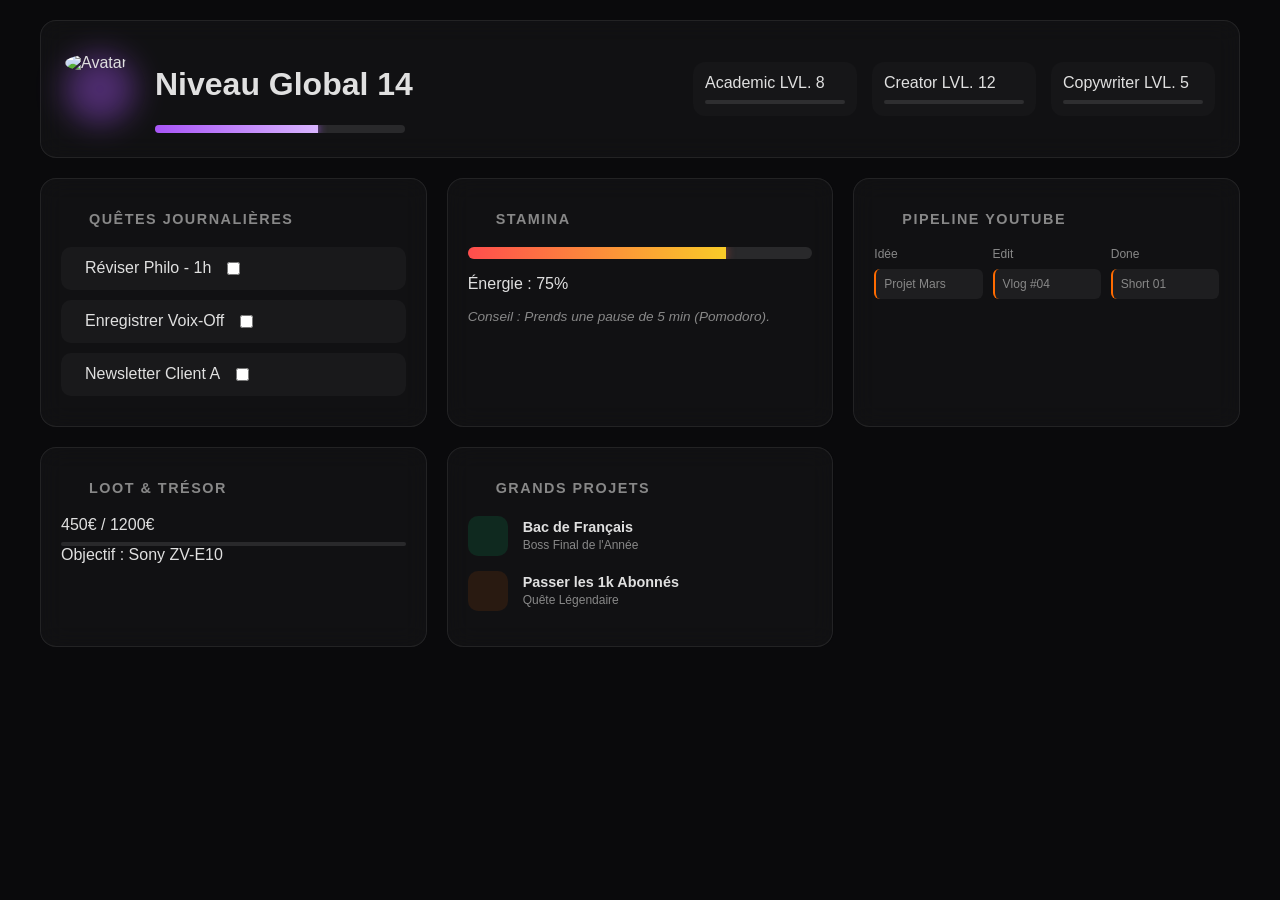
==== index.html @ 5712baab "V1.1" ====
<!DOCTYPE html>
<html lang="fr">
<head>
    <meta charset="UTF-8">
    <meta name="viewport" content="width=device-width, initial-scale=1.0">
    <title>Life RPG - Cyber Productivity</title>
    <link rel="stylesheet" href="style.css">
    <script src="https://unpkg.com/lucide@latest"></script>
</head>
<body>

    <div class="app-container">
        <!-- HEADER : PROFIL MULTI-CLASSE -->
        <header class="profile-header glass">
            <div class="profile-main">
                <div class="avatar-container">
                    <div class="avatar-glow"></div>
                    <img src="https://api.dicebear.com/7.x/avataaars/svg?seed=Felix" alt="Avatar" class="avatar">
                </div>
                <div class="profile-info">
                    <h1>Niveau Global <span id="global-lvl">14</span></h1>
                    <div class="xp-bar-container">
                        <div class="xp-bar-fill" style="width: 65%;"></div>
                    </div>
                </div>
            </div>
            
            <div class="sub-classes">
                <div class="class-card academic">
                    <i data-lucide="graduation-cap"></i>
                    <span>Academic LVL. 8</span>
                    <div class="mini-bar"><div class="fill" style="width: 40%"></div></div>
                </div>
                <div class="class-card creator">
                    <i data-lucide="youtube"></i>
                    <span>Creator LVL. 12</span>
                    <div class="mini-bar"><div class="fill" style="width: 85%"></div></div>
                </div>
                <div class="class-card copywriter">
                    <i data-lucide="pen-tool"></i>
                    <span>Copywriter LVL. 5</span>
                    <div class="mini-bar"><div class="fill" style="width: 20%"></div></div>
                </div>
            </div>
        </header>

        <main class="dashboard-grid">
            
            <!-- QUÊTES JOURNALIÈRES -->
            <section class="card glass section-quests">
                <h2><i data-lucide="swords"></i> Quêtes Journalières</h2>
                <div class="quest-list">
                    <div class="quest-item academic">
                        <i data-lucide="briefcase"></i>
                        <span>Réviser Philo - 1h</span>
                        <input type="checkbox">
                    </div>
                    <div class="quest-item creator">
                        <i data-lucide="mic"></i>
                        <span>Enregistrer Voix-Off</span>
                        <input type="checkbox">
                    </div>
                    <div class="quest-item copywriter">
                        <i data-lucide="feather"></i>
                        <span>Newsletter Client A</span>
                        <input type="checkbox">
                    </div>
                </div>
            </section>

            <!-- STAMINA SYSTEM -->
            <section class="card glass section-stamina">
                <h2><i data-lucide="zap"></i> Stamina</h2>
                <div class="stamina-gauge">
                    <div class="stamina-fill" id="stamina-fill"></div>
                </div>
                <p id="stamina-text">Énergie : 75%</p>
                <p class="stamina-tip">Conseil : Prends une pause de 5 min (Pomodoro).</p>
            </section>

            <!-- KANBAN PIPELINE -->
            <section class="card glass section-pipeline">
                <h2><i data-lucide="layout"></i> Pipeline YouTube</h2>
                <div class="kanban">
                    <div class="kanban-col">
                        <span>Idée</span>
                        <div class="kanban-task">Projet Mars</div>
                    </div>
                    <div class="kanban-col">
                        <span>Edit</span>
                        <div class="kanban-task">Vlog #04</div>
                    </div>
                    <div class="kanban-col">
                        <span>Done</span>
                        <div class="kanban-task">Short 01</div>
                    </div>
                </div>
            </section>

            <!-- FINANCES & LOOT -->
            <section class="card glass section-loot">
                <h2><i data-lucide="coins"></i> Loot & Trésor</h2>
                <div class="income-tracker">
                    <span class="amount">450€ / 1200€</span>
                    <div class="mini-bar"><div class="fill" style="width: 38%"></div></div>
                </div>
                <div class="goal-item">
                    <i data-lucide="camera"></i>
                    <span>Objectif : Sony ZV-E10</span>
                </div>
            </section>

            <!-- MILESTONES (BOSSES) -->
            <section class="card glass section-milestones">
                <h2><i data-lucide="trophy"></i> Grands Projets</h2>
                <div class="milestone-item">
                    <div class="milestone-icon green"><i data-lucide="target"></i></div>
                    <div class="milestone-info">
                        <strong>Bac de Français</strong>
                        <span>Boss Final de l'Année</span>
                    </div>
                </div>
                <div class="milestone-item">
                    <div class="milestone-icon orange"><i data-lucide="users"></i></div>
                    <div class="milestone-info">
                        <strong>Passer les 1k Abonnés</strong>
                        <span>Quête Légendaire</span>
                    </div>
                </div>
            </section>

        </main>
    </div>

    <script src="script.js"></script>
</body>
</html>
---- style.css ----
:root {
    --bg-color: #0a0a0c;
    --glass-bg: rgba(255, 255, 255, 0.03);
    --glass-border: rgba(255, 255, 255, 0.08);
    --text-main: #e0e0e0;
    --text-dim: #888;
    
    --yt-orange: #ff6b00;
    --copy-blue: #00d2ff;
    --lycee-green: #00ff88;
    --xp-purple: #a855f7;
}

body {
    background-color: var(--bg-color);
    color: var(--text-main);
    font-family: 'Inter', -apple-system, sans-serif;
    margin: 0;
    padding: 20px;
    display: flex;
    justify-content: center;
}

.app-container {
    width: 100%;
    max-width: 1200px;
}

.glass {
    background: var(--glass-bg);
    backdrop-filter: blur(12px);
    border: 1px solid var(--glass-border);
    border-radius: 16px;
}

/* HEADER STYLE */
.profile-header {
    padding: 24px;
    margin-bottom: 20px;
    display: flex;
    justify-content: space-between;
    align-items: center;
    flex-wrap: wrap;
    gap: 20px;
}

.profile-main {
    display: flex;
    align-items: center;
    gap: 20px;
}

.avatar-container {
    position: relative;
    width: 70px;
    height: 70px;
}

.avatar {
    width: 100%;
    border-radius: 50%;
    z-index: 2;
    position: relative;
}

.avatar-glow {
    position: absolute;
    top: 0; left: 0; width: 100%; height: 100%;
    background: var(--xp-purple);
    filter: blur(15px);
    opacity: 0.4;
    border-radius: 50%;
}

.xp-bar-container {
    width: 250px;
    height: 8px;
    background: rgba(255,255,255,0.1);
    border-radius: 10px;
    overflow: hidden;
    margin-top: 8px;
}

.xp-bar-fill {
    height: 100%;
    background: linear-gradient(90deg, var(--xp-purple), #d8b4fe);
    box-shadow: 0 0 10px var(--xp-purple);
}

.sub-classes {
    display: flex;
    gap: 15px;
}

.class-card {
    padding: 12px;
    border-radius: 12px;
    background: rgba(255,255,255,0.02);
    min-width: 140px;
}

.class-card i { margin-bottom: 8px; width: 18px; }
.academic i { color: var(--lycee-green); }
.creator i { color: var(--yt-orange); }
.copywriter i { color: var(--copy-blue); }

.mini-bar {
    height: 4px;
    background: rgba(255,255,255,0.1);
    margin-top: 8px;
    border-radius: 2px;
}

.academic .fill { background: var(--lycee-green); }
.creator .fill { background: var(--yt-orange); }
.copywriter .fill { background: var(--copy-blue); }

/* GRID LAYOUT */
.dashboard-grid {
    display: grid;
    grid-template-columns: repeat(auto-fit, minmax(300px, 1fr));
    gap: 20px;
}

.card {
    padding: 20px;
}

h2 {
    font-size: 0.9rem;
    text-transform: uppercase;
    letter-spacing: 1.5px;
    color: var(--text-dim);
    margin-bottom: 20px;
    display: flex;
    align-items: center;
    gap: 10px;
}

h2 i { width: 18px; }

/* QUESTS */
.quest-item {
    display: flex;
    align-items: center;
    gap: 12px;
    padding: 12px;
    background: rgba(255,255,255,0.03);
    border-radius: 10px;
    margin-bottom: 10px;
    transition: 0.3s;
}

.quest-item:hover { background: rgba(255,255,255,0.06); }

/* STAMINA */
.stamina-gauge {
    height: 12px;
    background: rgba(255,255,255,0.1);
    border-radius: 20px;
    margin-bottom: 10px;
    overflow: hidden;
}

.stamina-fill {
    height: 100%;
    width: 75%;
    background: linear-gradient(90deg, #ff4d4d, #f9cb28);
    box-shadow: 0 0 10px rgba(255, 77, 77, 0.5);
}

.stamina-tip { font-size: 0.85rem; color: var(--text-dim); font-style: italic; }

/* KANBAN */
.kanban {
    display: flex;
    gap: 10px;
}

.kanban-col {
    flex: 1;
    font-size: 0.75rem;
    color: var(--text-dim);
}

.kanban-task {
    background: rgba(255,255,255,0.05);
    padding: 8px;
    border-radius: 6px;
    margin-top: 8px;
    border-left: 2px solid var(--yt-orange);
}

/* MILESTONES */
.milestone-item {
    display: flex;
    align-items: center;
    gap: 15px;
    margin-bottom: 15px;
}

.milestone-icon {
    width: 40px;
    height: 40px;
    border-radius: 10px;
    display: grid;
    place-items: center;
}

.milestone-icon.green { background: rgba(0, 255, 136, 0.1); color: var(--lycee-green); }
.milestone-icon.orange { background: rgba(255, 107, 0, 0.1); color: var(--yt-orange); }

.milestone-info strong { display: block; font-size: 0.9rem; }
.milestone-info span { font-size: 0.75rem; color: var(--text-dim); }
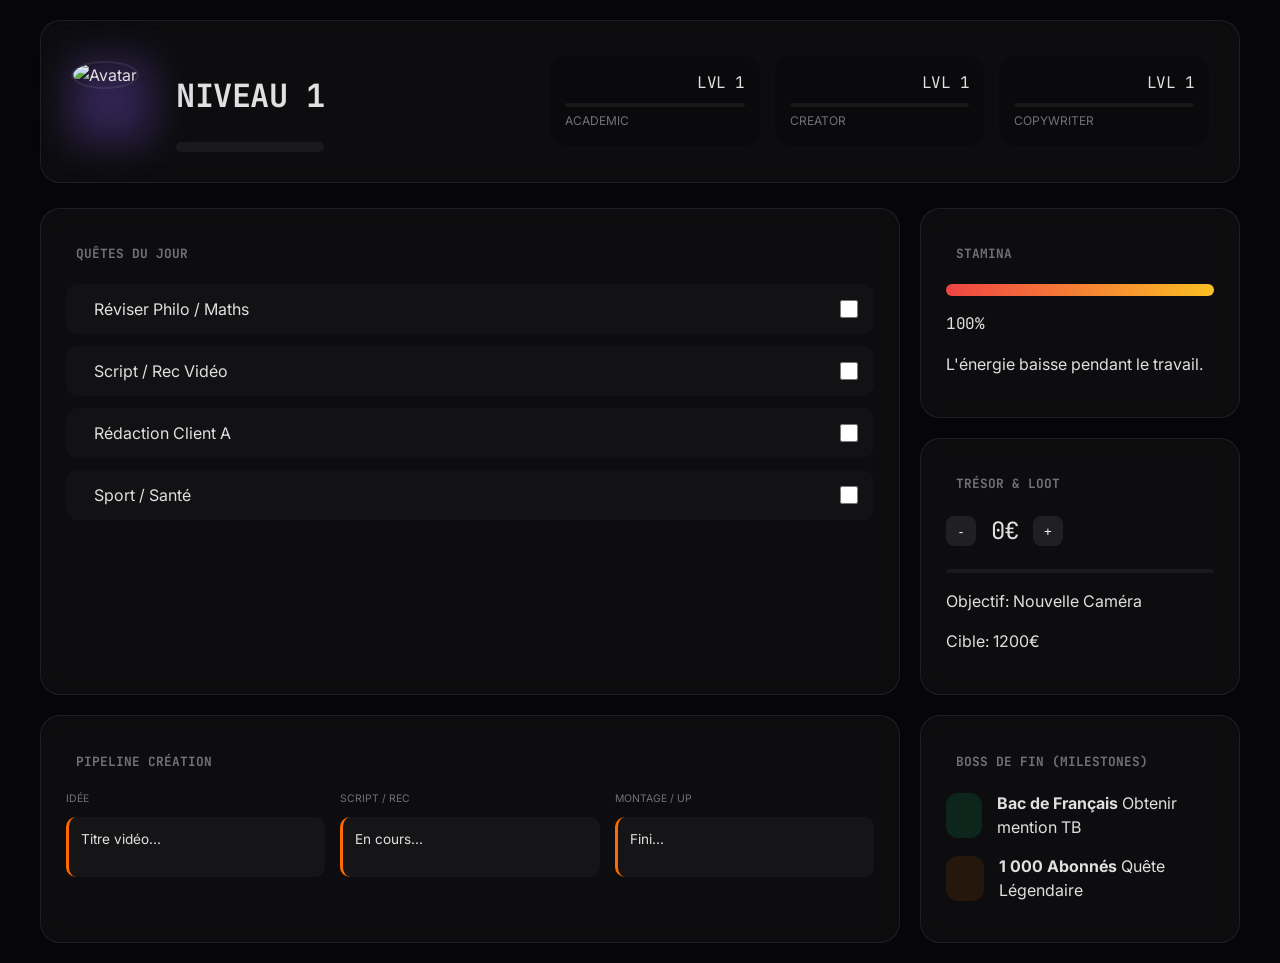
==== commit 7d353f0f: "V1.2" ====
--- a/index.html
+++ b/index.html
@@ -3,7 +3,10 @@
 <head>
     <meta charset="UTF-8">
     <meta name="viewport" content="width=device-width, initial-scale=1.0">
-    <title>Life RPG - Cyber Productivity</title>
+    <title>Life RPG | Pro Dashboard</title>
+    <link rel="preconnect" href="https://fonts.googleapis.com">
+    <link rel="preconnect" href="https://fonts.gstatic.com" crossorigin>
+    <link href="https://fonts.googleapis.com/css2?family=Inter:wght@300;400;600&family=JetBrains+Mono:wght@500;700&display=swap" rel="stylesheet">
     <link rel="stylesheet" href="style.css">
     <script src="https://unpkg.com/lucide@latest"></script>
 </head>
@@ -18,28 +21,37 @@
                     <img src="https://api.dicebear.com/7.x/avataaars/svg?seed=Felix" alt="Avatar" class="avatar">
                 </div>
                 <div class="profile-info">
-                    <h1>Niveau Global <span id="global-lvl">14</span></h1>
-                    <div class="xp-bar-container">
-                        <div class="xp-bar-fill" style="width: 65%;"></div>
+                    <h1 class="tech-font">NIVEAU <span id="global-lvl">1</span></h1>
+                    <div class="xp-bar-container main-xp">
+                        <div id="global-xp-fill" class="xp-bar-fill"></div>
                     </div>
                 </div>
             </div>
             
             <div class="sub-classes">
                 <div class="class-card academic">
-                    <i data-lucide="graduation-cap"></i>
-                    <span>Academic LVL. 8</span>
-                    <div class="mini-bar"><div class="fill" style="width: 40%"></div></div>
+                    <div class="class-header">
+                        <i data-lucide="graduation-cap"></i>
+                        <span class="tech-font">LVL <span id="lvl-academic">1</span></span>
+                    </div>
+                    <div class="mini-bar"><div id="xp-academic" class="fill"></div></div>
+                    <span class="class-label">Academic</span>
                 </div>
                 <div class="class-card creator">
-                    <i data-lucide="youtube"></i>
-                    <span>Creator LVL. 12</span>
-                    <div class="mini-bar"><div class="fill" style="width: 85%"></div></div>
+                    <div class="class-header">
+                        <i data-lucide="youtube"></i>
+                        <span class="tech-font">LVL <span id="lvl-creator">1</span></span>
+                    </div>
+                    <div class="mini-bar"><div id="xp-creator" class="fill"></div></div>
+                    <span class="class-label">Creator</span>
                 </div>
                 <div class="class-card copywriter">
-                    <i data-lucide="pen-tool"></i>
-                    <span>Copywriter LVL. 5</span>
-                    <div class="mini-bar"><div class="fill" style="width: 20%"></div></div>
+                    <div class="class-header">
+                        <i data-lucide="pen-tool"></i>
+                        <span class="tech-font">LVL <span id="lvl-copywriter">1</span></span>
+                    </div>
+                    <div class="mini-bar"><div id="xp-copywriter" class="fill"></div></div>
+                    <span class="class-label">Copywriter</span>
                 </div>
             </div>
         </header>
@@ -48,83 +60,72 @@
             
             <!-- QUÊTES JOURNALIÈRES -->
             <section class="card glass section-quests">
-                <h2><i data-lucide="swords"></i> Quêtes Journalières</h2>
-                <div class="quest-list">
-                    <div class="quest-item academic">
-                        <i data-lucide="briefcase"></i>
-                        <span>Réviser Philo - 1h</span>
-                        <input type="checkbox">
+                <h2><i data-lucide="swords"></i> QUÊTES DU JOUR</h2>
+                <div id="quest-list" class="quest-list">
+                    <!-- Les quêtes sont générées par le JS pour assurer la persistance -->
+                </div>
+            </section>
+
+            <!-- STAMINA & STATS -->
+            <div class="side-col">
+                <section class="card glass section-stamina">
+                    <h2><i data-lucide="zap"></i> STAMINA</h2>
+                    <div class="stamina-gauge">
+                        <div class="stamina-fill" id="stamina-fill"></div>
                     </div>
-                    <div class="quest-item creator">
-                        <i data-lucide="mic"></i>
-                        <span>Enregistrer Voix-Off</span>
-                        <input type="checkbox">
+                    <p id="stamina-text" class="tech-font">100%</p>
+                    <p class="stamina-tip">L'énergie baisse pendant le travail.</p>
+                </section>
+
+                <section class="card glass section-loot">
+                    <h2><i data-lucide="coins"></i> TRÉSOR & LOOT</h2>
+                    <div class="income-controls">
+                        <button onclick="changeMoney(-10)">-</button>
+                        <span id="current-money" class="tech-font">0€</span>
+                        <button onclick="changeMoney(10)">+</button>
                     </div>
-                    <div class="quest-item copywriter">
-                        <i data-lucide="feather"></i>
-                        <span>Newsletter Client A</span>
-                        <input type="checkbox">
+                    <div class="goal-progress">
+                        <div class="mini-bar"><div id="money-fill" class="fill"></div></div>
+                        <p class="goal-label">Objectif: <span contenteditable="true" id="goal-name">Nouvelle Caméra</span></p>
+                        <p class="goal-target">Cible: <span contenteditable="true" id="goal-price">1200</span>€</p>
+                    </div>
+                </section>
+            </div>
+
+            <!-- PIPELINE YOUTUBE -->
+            <section class="card glass section-pipeline">
+                <h2><i data-lucide="layout"></i> PIPELINE CRÉATION</h2>
+                <div class="kanban">
+                    <div class="kanban-col">
+                        <span class="col-title">IDÉE</span>
+                        <div contenteditable="true" class="kanban-task" id="pipe-idea">Titre vidéo...</div>
+                    </div>
+                    <div class="kanban-col">
+                        <span class="col-title">SCRIPT / REC</span>
+                        <div contenteditable="true" class="kanban-task" id="pipe-script">En cours...</div>
+                    </div>
+                    <div class="kanban-col">
+                        <span class="col-title">MONTAGE / UP</span>
+                        <div contenteditable="true" class="kanban-task" id="pipe-upload">Fini...</div>
                     </div>
                 </div>
             </section>
 
-            <!-- STAMINA SYSTEM -->
-            <section class="card glass section-stamina">
-                <h2><i data-lucide="zap"></i> Stamina</h2>
-                <div class="stamina-gauge">
-                    <div class="stamina-fill" id="stamina-fill"></div>
-                </div>
-                <p id="stamina-text">Énergie : 75%</p>
-                <p class="stamina-tip">Conseil : Prends une pause de 5 min (Pomodoro).</p>
-            </section>
-
-            <!-- KANBAN PIPELINE -->
-            <section class="card glass section-pipeline">
-                <h2><i data-lucide="layout"></i> Pipeline YouTube</h2>
-                <div class="kanban">
-                    <div class="kanban-col">
-                        <span>Idée</span>
-                        <div class="kanban-task">Projet Mars</div>
-                    </div>
-                    <div class="kanban-col">
-                        <span>Edit</span>
-                        <div class="kanban-task">Vlog #04</div>
-                    </div>
-                    <div class="kanban-col">
-                        <span>Done</span>
-                        <div class="kanban-task">Short 01</div>
-                    </div>
-                </div>
-            </section>
-
-            <!-- FINANCES & LOOT -->
-            <section class="card glass section-loot">
-                <h2><i data-lucide="coins"></i> Loot & Trésor</h2>
-                <div class="income-tracker">
-                    <span class="amount">450€ / 1200€</span>
-                    <div class="mini-bar"><div class="fill" style="width: 38%"></div></div>
-                </div>
-                <div class="goal-item">
-                    <i data-lucide="camera"></i>
-                    <span>Objectif : Sony ZV-E10</span>
-                </div>
-            </section>
-
-            <!-- MILESTONES (BOSSES) -->
+            <!-- BOSSES / MILESTONES -->
             <section class="card glass section-milestones">
-                <h2><i data-lucide="trophy"></i> Grands Projets</h2>
+                <h2><i data-lucide="trophy"></i> BOSS DE FIN (MILESTONES)</h2>
                 <div class="milestone-item">
                     <div class="milestone-icon green"><i data-lucide="target"></i></div>
                     <div class="milestone-info">
-                        <strong>Bac de Français</strong>
-                        <span>Boss Final de l'Année</span>
+                        <strong contenteditable="true" id="ms-1-title">Bac de Français</strong>
+                        <span contenteditable="true" id="ms-1-desc">Obtenir mention TB</span>
                     </div>
                 </div>
                 <div class="milestone-item">
                     <div class="milestone-icon orange"><i data-lucide="users"></i></div>
                     <div class="milestone-info">
-                        <strong>Passer les 1k Abonnés</strong>
-                        <span>Quête Légendaire</span>
+                        <strong contenteditable="true" id="ms-2-title">1 000 Abonnés</strong>
+                        <span contenteditable="true" id="ms-2-desc">Quête Légendaire</span>
                     </div>
                 </div>
             </section>
--- a/style.css
+++ b/style.css
@@ -1,214 +1,135 @@
 :root {
-    --bg-color: #0a0a0c;
+    --bg-color: #060608;
     --glass-bg: rgba(255, 255, 255, 0.03);
     --glass-border: rgba(255, 255, 255, 0.08);
     --text-main: #e0e0e0;
-    --text-dim: #888;
+    --text-dim: #71717a;
     
     --yt-orange: #ff6b00;
     --copy-blue: #00d2ff;
     --lycee-green: #00ff88;
-    --xp-purple: #a855f7;
+    --xp-purple: #8b5cf6;
 }
+
+* { box-sizing: border-box; outline: none; }
 
 body {
     background-color: var(--bg-color);
     color: var(--text-main);
-    font-family: 'Inter', -apple-system, sans-serif;
+    font-family: 'Inter', sans-serif;
     margin: 0;
     padding: 20px;
-    display: flex;
-    justify-content: center;
+    line-height: 1.5;
+}
+
+.tech-font {
+    font-family: 'JetBrains Mono', monospace;
+    letter-spacing: -0.5px;
 }
 
 .app-container {
-    width: 100%;
     max-width: 1200px;
+    margin: 0 auto;
 }
 
 .glass {
     background: var(--glass-bg);
-    backdrop-filter: blur(12px);
+    backdrop-filter: blur(14px);
     border: 1px solid var(--glass-border);
-    border-radius: 16px;
+    border-radius: 20px;
 }
 
-/* HEADER STYLE */
+/* HEADER */
 .profile-header {
-    padding: 24px;
-    margin-bottom: 20px;
-    display: flex;
-    justify-content: space-between;
+    padding: 30px;
+    margin-bottom: 25px;
+    display: grid;
+    grid-template-columns: 1fr 1.5fr;
     align-items: center;
-    flex-wrap: wrap;
-    gap: 20px;
+    gap: 40px;
 }
 
-.profile-main {
-    display: flex;
-    align-items: center;
-    gap: 20px;
-}
+.profile-main { display: flex; align-items: center; gap: 25px; }
 
-.avatar-container {
-    position: relative;
-    width: 70px;
-    height: 70px;
-}
-
-.avatar {
-    width: 100%;
-    border-radius: 50%;
-    z-index: 2;
-    position: relative;
-}
-
+.avatar-container { position: relative; width: 80px; height: 80px; }
+.avatar { width: 100%; border-radius: 50%; border: 2px solid var(--glass-border); position: relative; z-index: 2; }
 .avatar-glow {
-    position: absolute;
-    top: 0; left: 0; width: 100%; height: 100%;
-    background: var(--xp-purple);
-    filter: blur(15px);
-    opacity: 0.4;
-    border-radius: 50%;
+    position: absolute; top: 0; left: 0; width: 100%; height: 100%;
+    background: var(--xp-purple); filter: blur(20px); opacity: 0.3;
 }
 
 .xp-bar-container {
-    width: 250px;
-    height: 8px;
-    background: rgba(255,255,255,0.1);
-    border-radius: 10px;
-    overflow: hidden;
-    margin-top: 8px;
+    width: 100%; height: 10px; background: rgba(255,255,255,0.05);
+    border-radius: 20px; overflow: hidden; margin-top: 10px;
 }
 
 .xp-bar-fill {
-    height: 100%;
-    background: linear-gradient(90deg, var(--xp-purple), #d8b4fe);
-    box-shadow: 0 0 10px var(--xp-purple);
+    height: 100%; background: linear-gradient(90deg, var(--xp-purple), #c084fc);
+    width: 0%; transition: width 0.5s cubic-bezier(0.175, 0.885, 0.32, 1.275);
 }
 
-.sub-classes {
-    display: flex;
-    gap: 15px;
-}
+/* SUB-CLASSES */
+.sub-classes { display: grid; grid-template-columns: repeat(3, 1fr); gap: 15px; }
+.class-card { padding: 15px; background: rgba(0,0,0,0.2); border-radius: 15px; }
+.class-header { display: flex; justify-content: space-between; align-items: center; margin-bottom: 8px; }
+.class-card i { width: 18px; }
+.class-label { font-size: 0.75rem; color: var(--text-dim); text-transform: uppercase; }
 
-.class-card {
-    padding: 12px;
-    border-radius: 12px;
-    background: rgba(255,255,255,0.02);
-    min-width: 140px;
-}
+.academic i, .academic .fill { color: var(--lycee-green); background: var(--lycee-green); }
+.creator i, .creator .fill { color: var(--yt-orange); background: var(--yt-orange); }
+.copywriter i, .copywriter .fill { color: var(--copy-blue); background: var(--copy-blue); }
 
-.class-card i { margin-bottom: 8px; width: 18px; }
-.academic i { color: var(--lycee-green); }
-.creator i { color: var(--yt-orange); }
-.copywriter i { color: var(--copy-blue); }
-
-.mini-bar {
-    height: 4px;
-    background: rgba(255,255,255,0.1);
-    margin-top: 8px;
-    border-radius: 2px;
-}
-
-.academic .fill { background: var(--lycee-green); }
-.creator .fill { background: var(--yt-orange); }
-.copywriter .fill { background: var(--copy-blue); }
+.mini-bar { height: 4px; background: rgba(255,255,255,0.05); border-radius: 2px; overflow: hidden; }
+.fill { height: 100%; width: 0%; transition: width 0.4s; }
 
 /* GRID LAYOUT */
 .dashboard-grid {
     display: grid;
-    grid-template-columns: repeat(auto-fit, minmax(300px, 1fr));
+    grid-template-columns: 1fr 320px;
+    grid-template-rows: auto auto;
     gap: 20px;
 }
 
-.card {
-    padding: 20px;
+.card { padding: 25px; }
+h2 {
+    font-size: 0.8rem; font-family: 'JetBrains Mono';
+    color: var(--text-dim); margin-bottom: 20px;
+    display: flex; align-items: center; gap: 10px;
 }
-
-h2 {
-    font-size: 0.9rem;
-    text-transform: uppercase;
-    letter-spacing: 1.5px;
-    color: var(--text-dim);
-    margin-bottom: 20px;
-    display: flex;
-    align-items: center;
-    gap: 10px;
-}
-
-h2 i { width: 18px; }
 
 /* QUESTS */
 .quest-item {
-    display: flex;
-    align-items: center;
-    gap: 12px;
-    padding: 12px;
-    background: rgba(255,255,255,0.03);
-    border-radius: 10px;
-    margin-bottom: 10px;
-    transition: 0.3s;
+    display: flex; align-items: center; gap: 15px;
+    padding: 12px; background: rgba(255,255,255,0.02);
+    border-radius: 12px; margin-bottom: 12px; border: 1px solid transparent;
 }
+.quest-item:hover { border-color: var(--glass-border); background: rgba(255,255,255,0.04); }
+.quest-item input { width: 18px; height: 18px; accent-color: var(--xp-purple); cursor: pointer; }
 
-.quest-item:hover { background: rgba(255,255,255,0.06); }
+/* STAMINA & LOOT */
+.side-col { display: flex; flex-direction: column; gap: 20px; }
+.stamina-gauge { height: 12px; background: rgba(255,255,255,0.05); border-radius: 10px; overflow: hidden; margin-bottom: 5px; }
+.stamina-fill { height: 100%; width: 100%; background: linear-gradient(90deg, #ef4444, #fbbf24); transition: 0.3s; }
 
-/* STAMINA */
-.stamina-gauge {
-    height: 12px;
-    background: rgba(255,255,255,0.1);
-    border-radius: 20px;
-    margin-bottom: 10px;
-    overflow: hidden;
+.income-controls { display: flex; align-items: center; gap: 15px; margin-bottom: 20px; }
+.income-controls button {
+    background: var(--glass-border); border: none; color: white;
+    width: 30px; height: 30px; border-radius: 8px; cursor: pointer;
 }
-
-.stamina-fill {
-    height: 100%;
-    width: 75%;
-    background: linear-gradient(90deg, #ff4d4d, #f9cb28);
-    box-shadow: 0 0 10px rgba(255, 77, 77, 0.5);
-}
-
-.stamina-tip { font-size: 0.85rem; color: var(--text-dim); font-style: italic; }
+.income-controls span { font-size: 1.5rem; }
 
 /* KANBAN */
-.kanban {
-    display: flex;
-    gap: 10px;
-}
-
-.kanban-col {
-    flex: 1;
-    font-size: 0.75rem;
-    color: var(--text-dim);
-}
-
+.kanban { display: grid; grid-template-columns: repeat(3, 1fr); gap: 15px; }
+.col-title { font-size: 0.65rem; color: var(--text-dim); display: block; margin-bottom: 10px; }
 .kanban-task {
-    background: rgba(255,255,255,0.05);
-    padding: 8px;
-    border-radius: 6px;
-    margin-top: 8px;
-    border-left: 2px solid var(--yt-orange);
+    background: rgba(255,255,255,0.03); padding: 12px; border-radius: 10px;
+    font-size: 0.85rem; border-left: 3px solid var(--yt-orange); min-height: 60px;
 }
 
 /* MILESTONES */
-.milestone-item {
-    display: flex;
-    align-items: center;
-    gap: 15px;
-    margin-bottom: 15px;
-}
-
-.milestone-icon {
-    width: 40px;
-    height: 40px;
-    border-radius: 10px;
-    display: grid;
-    place-items: center;
-}
-
+.milestone-item { display: flex; align-items: center; gap: 15px; margin-bottom: 15px; }
+.milestone-icon { width: 45px; height: 45px; border-radius: 12px; display: grid; place-items: center; }
 .milestone-icon.green { background: rgba(0, 255, 136, 0.1); color: var(--lycee-green); }
 .milestone-icon.orange { background: rgba(255, 107, 0, 0.1); color: var(--yt-orange); }
 
-.milestone-info strong { display: block; font-size: 0.9rem; }
-.milestone-info span { font-size: 0.75rem; color: var(--text-dim); }+[contenteditable="true"]:hover { background: rgba(255,255,255,0.05); border-radius: 4px; }
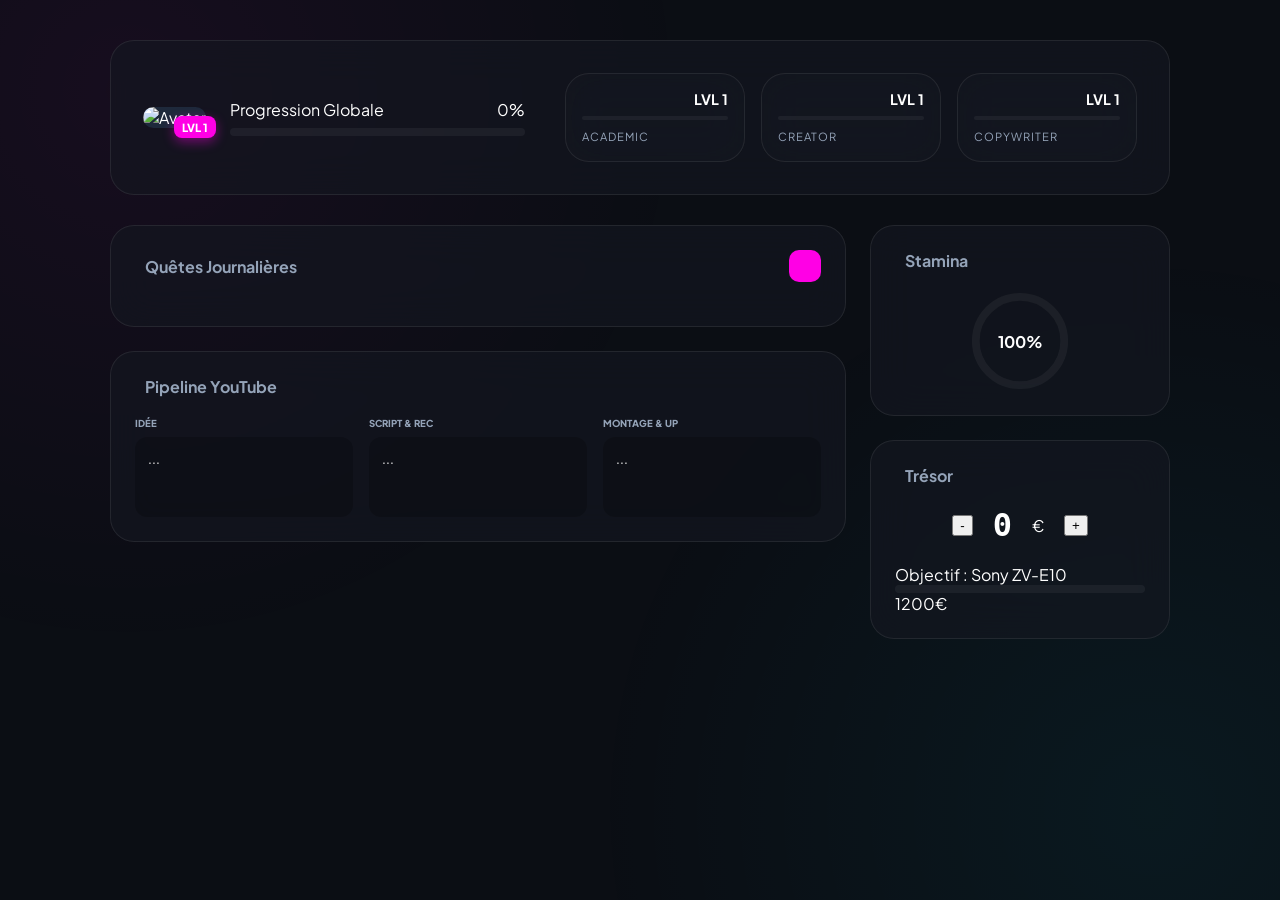
==== commit 051c21ed: "V1.2" ====
--- a/index.html
+++ b/index.html
@@ -3,133 +3,137 @@
 <head>
     <meta charset="UTF-8">
     <meta name="viewport" content="width=device-width, initial-scale=1.0">
-    <title>Life RPG | Pro Dashboard</title>
-    <link rel="preconnect" href="https://fonts.googleapis.com">
-    <link rel="preconnect" href="https://fonts.gstatic.com" crossorigin>
-    <link href="https://fonts.googleapis.com/css2?family=Inter:wght@300;400;600&family=JetBrains+Mono:wght@500;700&display=swap" rel="stylesheet">
+    <title>Life RPG | Paradigm</title>
+    <link href="https://fonts.googleapis.com/css2?family=Plus+Jakarta+Sans:wght@300;400;500;600;700&display=swap" rel="stylesheet">
     <link rel="stylesheet" href="style.css">
     <script src="https://unpkg.com/lucide@latest"></script>
 </head>
 <body>
 
-    <div class="app-container">
-        <!-- HEADER : PROFIL MULTI-CLASSE -->
-        <header class="profile-header glass">
-            <div class="profile-main">
-                <div class="avatar-container">
-                    <div class="avatar-glow"></div>
-                    <img src="https://api.dicebear.com/7.x/avataaars/svg?seed=Felix" alt="Avatar" class="avatar">
+    <div class="glow-bg"></div>
+
+    <div class="app-shell">
+        <!-- HEADER GLOBAL -->
+        <header class="main-header glass">
+            <div class="user-profile">
+                <div class="avatar-wrapper">
+                    <img src="https://api.dicebear.com/7.x/shapes/svg?seed=Felix" alt="Avatar">
+                    <div class="lvl-badge">LVL <span id="global-lvl">1</span></div>
                 </div>
-                <div class="profile-info">
-                    <h1 class="tech-font">NIVEAU <span id="global-lvl">1</span></h1>
-                    <div class="xp-bar-container main-xp">
-                        <div id="global-xp-fill" class="xp-bar-fill"></div>
+                <div class="xp-core">
+                    <div class="xp-info">
+                        <span class="label uppercase bold tracking">Progression Globale</span>
+                        <span id="global-xp-text" class="value tech">0%</span>
+                    </div>
+                    <div class="progress-track">
+                        <div id="global-xp-bar" class="progress-fill accent-pink"></div>
                     </div>
                 </div>
             </div>
-            
-            <div class="sub-classes">
-                <div class="class-card academic">
-                    <div class="class-header">
-                        <i data-lucide="graduation-cap"></i>
-                        <span class="tech-font">LVL <span id="lvl-academic">1</span></span>
+
+            <div class="sub-levels">
+                <div class="sub-card glass" data-cat="academic">
+                    <div class="sub-card-header">
+                        <i data-lucide="graduation-cap" class="cyan"></i>
+                        <span id="lvl-academic">LVL 1</span>
                     </div>
-                    <div class="mini-bar"><div id="xp-academic" class="fill"></div></div>
-                    <span class="class-label">Academic</span>
+                    <div class="mini-track"><div id="xp-academic" class="fill accent-cyan"></div></div>
+                    <label>Academic</label>
                 </div>
-                <div class="class-card creator">
-                    <div class="class-header">
-                        <i data-lucide="youtube"></i>
-                        <span class="tech-font">LVL <span id="lvl-creator">1</span></span>
+                <div class="sub-card glass" data-cat="creator">
+                    <div class="sub-card-header">
+                        <i data-lucide="youtube" class="orange"></i>
+                        <span id="lvl-creator">LVL 1</span>
                     </div>
-                    <div class="mini-bar"><div id="xp-creator" class="fill"></div></div>
-                    <span class="class-label">Creator</span>
+                    <div class="mini-track"><div id="xp-creator" class="fill accent-orange"></div></div>
+                    <label>Creator</label>
                 </div>
-                <div class="class-card copywriter">
-                    <div class="class-header">
-                        <i data-lucide="pen-tool"></i>
-                        <span class="tech-font">LVL <span id="lvl-copywriter">1</span></span>
+                <div class="sub-card glass" data-cat="copywriter">
+                    <div class="sub-card-header">
+                        <i data-lucide="pen-tool" class="pink"></i>
+                        <span id="lvl-copywriter">LVL 1</span>
                     </div>
-                    <div class="mini-bar"><div id="xp-copywriter" class="fill"></div></div>
-                    <span class="class-label">Copywriter</span>
+                    <div class="mini-track"><div id="xp-copywriter" class="fill accent-pink"></div></div>
+                    <label>Copywriter</label>
                 </div>
             </div>
         </header>
 
-        <main class="dashboard-grid">
-            
-            <!-- QUÊTES JOURNALIÈRES -->
-            <section class="card glass section-quests">
-                <h2><i data-lucide="swords"></i> QUÊTES DU JOUR</h2>
-                <div id="quest-list" class="quest-list">
-                    <!-- Les quêtes sont générées par le JS pour assurer la persistance -->
-                </div>
-            </section>
-
-            <!-- STAMINA & STATS -->
-            <div class="side-col">
-                <section class="card glass section-stamina">
-                    <h2><i data-lucide="zap"></i> STAMINA</h2>
-                    <div class="stamina-gauge">
-                        <div class="stamina-fill" id="stamina-fill"></div>
+        <main class="dashboard-content">
+            <!-- COLONNE GAUCHE : QUÊTES & PIPELINE -->
+            <div class="col-main">
+                <section class="card glass">
+                    <div class="card-header">
+                        <h2><i data-lucide="layout-list"></i> Quêtes Journalières</h2>
+                        <button class="btn-add" id="add-quest-btn"><i data-lucide="plus"></i></button>
                     </div>
-                    <p id="stamina-text" class="tech-font">100%</p>
-                    <p class="stamina-tip">L'énergie baisse pendant le travail.</p>
+                    <div id="quest-container" class="quest-list">
+                        <!-- Dynamique -->
+                    </div>
+                    <!-- Formulaire ajout caché par défaut -->
+                    <div id="quest-form" class="quest-form hidden">
+                        <input type="text" id="quest-input" placeholder="Titre de la quête...">
+                        <select id="quest-cat">
+                            <option value="academic">Academic</option>
+                            <option value="creator">Creator</option>
+                            <option value="copywriter">Copywriter</option>
+                        </select>
+                        <button id="confirm-quest">Ajouter</button>
+                    </div>
                 </section>
 
-                <section class="card glass section-loot">
-                    <h2><i data-lucide="coins"></i> TRÉSOR & LOOT</h2>
-                    <div class="income-controls">
-                        <button onclick="changeMoney(-10)">-</button>
-                        <span id="current-money" class="tech-font">0€</span>
-                        <button onclick="changeMoney(10)">+</button>
+                <section class="card glass">
+                    <div class="card-header">
+                        <h2><i data-lucide="workflow"></i> Pipeline YouTube</h2>
                     </div>
-                    <div class="goal-progress">
-                        <div class="mini-bar"><div id="money-fill" class="fill"></div></div>
-                        <p class="goal-label">Objectif: <span contenteditable="true" id="goal-name">Nouvelle Caméra</span></p>
-                        <p class="goal-target">Cible: <span contenteditable="true" id="goal-price">1200</span>€</p>
+                    <div class="pipeline-grid">
+                        <div class="pipe-col">
+                            <label>IDÉE</label>
+                            <div contenteditable="true" class="editable-area" id="pipe-idea">...</div>
+                        </div>
+                        <div class="pipe-col">
+                            <label>SCRIPT & REC</label>
+                            <div contenteditable="true" class="editable-area" id="pipe-script">...</div>
+                        </div>
+                        <div class="pipe-col">
+                            <label>MONTAGE & UP</label>
+                            <div contenteditable="true" class="editable-area" id="pipe-upload">...</div>
+                        </div>
                     </div>
                 </section>
             </div>
 
-            <!-- PIPELINE YOUTUBE -->
-            <section class="card glass section-pipeline">
-                <h2><i data-lucide="layout"></i> PIPELINE CRÉATION</h2>
-                <div class="kanban">
-                    <div class="kanban-col">
-                        <span class="col-title">IDÉE</span>
-                        <div contenteditable="true" class="kanban-task" id="pipe-idea">Titre vidéo...</div>
+            <!-- COLONNE DROITE : STAMINA & LOOT -->
+            <div class="col-side">
+                <section class="card glass status-card">
+                    <div class="card-header"><h2><i data-lucide="zap"></i> Stamina</h2></div>
+                    <div class="stamina-visual">
+                        <svg viewBox="0 0 36 36" class="circular-chart">
+                            <path class="circle-bg" d="M18 2.0845 a 15.9155 15.9155 0 0 1 0 31.831 a 15.9155 15.9155 0 0 1 0 -31.831" />
+                            <path id="stamina-circle" class="circle accent-orange" stroke-dasharray="100, 100" d="M18 2.0845 a 15.9155 15.9155 0 0 1 0 31.831 a 15.9155 15.9155 0 0 1 0 -31.831" />
+                        </svg>
+                        <div class="stamina-val"><span id="stamina-num">100</span>%</div>
                     </div>
-                    <div class="kanban-col">
-                        <span class="col-title">SCRIPT / REC</span>
-                        <div contenteditable="true" class="kanban-task" id="pipe-script">En cours...</div>
+                </section>
+
+                <section class="card glass loot-card">
+                    <div class="card-header"><h2><i data-lucide="gem"></i> Trésor</h2></div>
+                    <div class="treasure-display">
+                        <div class="counter-group">
+                            <button onclick="updateMoney(-10)">-</button>
+                            <span id="money-count" class="money-text">0</span><span class="currency">€</span>
+                            <button onclick="updateMoney(10)">+</button>
+                        </div>
+                        <div class="loot-goal">
+                            <label>Objectif : <span contenteditable="true" id="goal-name">Sony ZV-E10</span></label>
+                            <div class="progress-track mini">
+                                <div id="money-bar" class="progress-fill accent-cyan"></div>
+                            </div>
+                            <span class="goal-price"><span id="goal-val">1200</span>€</span>
+                        </div>
                     </div>
-                    <div class="kanban-col">
-                        <span class="col-title">MONTAGE / UP</span>
-                        <div contenteditable="true" class="kanban-task" id="pipe-upload">Fini...</div>
-                    </div>
-                </div>
-            </section>
-
-            <!-- BOSSES / MILESTONES -->
-            <section class="card glass section-milestones">
-                <h2><i data-lucide="trophy"></i> BOSS DE FIN (MILESTONES)</h2>
-                <div class="milestone-item">
-                    <div class="milestone-icon green"><i data-lucide="target"></i></div>
-                    <div class="milestone-info">
-                        <strong contenteditable="true" id="ms-1-title">Bac de Français</strong>
-                        <span contenteditable="true" id="ms-1-desc">Obtenir mention TB</span>
-                    </div>
-                </div>
-                <div class="milestone-item">
-                    <div class="milestone-icon orange"><i data-lucide="users"></i></div>
-                    <div class="milestone-info">
-                        <strong contenteditable="true" id="ms-2-title">1 000 Abonnés</strong>
-                        <span contenteditable="true" id="ms-2-desc">Quête Légendaire</span>
-                    </div>
-                </div>
-            </section>
-
+                </section>
+            </div>
         </main>
     </div>
 
--- a/style.css
+++ b/style.css
@@ -1,135 +1,116 @@
 :root {
-    --bg-color: #060608;
-    --glass-bg: rgba(255, 255, 255, 0.03);
-    --glass-border: rgba(255, 255, 255, 0.08);
-    --text-main: #e0e0e0;
-    --text-dim: #71717a;
+    --bg: #0B0E14;
+    --card-bg: rgba(20, 24, 33, 0.65);
+    --border: rgba(255, 255, 255, 0.08);
+    --text-main: #FFFFFF;
+    --text-dim: #94A3B8;
     
-    --yt-orange: #ff6b00;
-    --copy-blue: #00d2ff;
-    --lycee-green: #00ff88;
-    --xp-purple: #8b5cf6;
+    --pink: #FF00E5;
+    --orange: #FF9900;
+    --cyan: #00F0FF;
 }
 
-* { box-sizing: border-box; outline: none; }
+* { box-sizing: border-box; transition: all 0.3s ease; }
 
 body {
-    background-color: var(--bg-color);
+    background-color: var(--bg);
     color: var(--text-main);
-    font-family: 'Inter', sans-serif;
+    font-family: 'Plus Jakarta Sans', sans-serif;
     margin: 0;
-    padding: 20px;
-    line-height: 1.5;
+    overflow-x: hidden;
+    display: flex;
+    justify-content: center;
 }
 
-.tech-font {
-    font-family: 'JetBrains Mono', monospace;
-    letter-spacing: -0.5px;
-}
-
-.app-container {
-    max-width: 1200px;
-    margin: 0 auto;
+.glow-bg {
+    position: fixed; top: 0; left: 0; width: 100vw; height: 100vh;
+    background: radial-gradient(circle at 10% 10%, rgba(255, 0, 229, 0.05) 0%, transparent 40%),
+                radial-gradient(circle at 90% 90%, rgba(0, 240, 255, 0.05) 0%, transparent 40%);
+    z-index: -1;
 }
 
 .glass {
-    background: var(--glass-bg);
-    backdrop-filter: blur(14px);
-    border: 1px solid var(--glass-border);
-    border-radius: 20px;
+    background: var(--card-bg);
+    backdrop-filter: blur(20px);
+    border: 1px solid var(--border);
+    border-radius: 24px;
 }
 
+.app-shell { width: 100%; max-width: 1100px; padding: 40px 20px; }
+
 /* HEADER */
-.profile-header {
-    padding: 30px;
-    margin-bottom: 25px;
-    display: grid;
-    grid-template-columns: 1fr 1.5fr;
-    align-items: center;
-    gap: 40px;
+.main-header {
+    display: grid; grid-template-columns: 1fr 1.5fr; gap: 40px;
+    padding: 32px; margin-bottom: 30px;
 }
 
-.profile-main { display: flex; align-items: center; gap: 25px; }
-
-.avatar-container { position: relative; width: 80px; height: 80px; }
-.avatar { width: 100%; border-radius: 50%; border: 2px solid var(--glass-border); position: relative; z-index: 2; }
-.avatar-glow {
-    position: absolute; top: 0; left: 0; width: 100%; height: 100%;
-    background: var(--xp-purple); filter: blur(20px); opacity: 0.3;
+.user-profile { display: flex; align-items: center; gap: 24px; }
+.avatar-wrapper { position: relative; }
+.avatar-wrapper img { width: 80px; height: 80px; border-radius: 24px; background: #1e293b; }
+.lvl-badge {
+    position: absolute; bottom: -10px; right: -10px;
+    background: var(--pink); font-size: 0.7rem; font-weight: 800;
+    padding: 4px 8px; border-radius: 8px; box-shadow: 0 4px 12px rgba(255,0,229,0.4);
 }
 
-.xp-bar-container {
-    width: 100%; height: 10px; background: rgba(255,255,255,0.05);
-    border-radius: 20px; overflow: hidden; margin-top: 10px;
-}
+.xp-core { flex-grow: 1; }
+.xp-info { display: flex; justify-content: space-between; margin-bottom: 8px; }
+.progress-track { height: 8px; background: rgba(255,255,255,0.05); border-radius: 10px; overflow: hidden; }
+.progress-fill { height: 100%; width: 0%; border-radius: 10px; }
 
-.xp-bar-fill {
-    height: 100%; background: linear-gradient(90deg, var(--xp-purple), #c084fc);
-    width: 0%; transition: width 0.5s cubic-bezier(0.175, 0.885, 0.32, 1.275);
-}
+/* COLORS */
+.accent-pink { background: var(--pink); box-shadow: 0 0 15px var(--pink); }
+.accent-cyan { background: var(--cyan); box-shadow: 0 0 15px var(--cyan); }
+.accent-orange { background: var(--orange); box-shadow: 0 0 15px var(--orange); }
+.pink { color: var(--pink); } .cyan { color: var(--cyan); } .orange { color: var(--orange); }
 
-/* SUB-CLASSES */
-.sub-classes { display: grid; grid-template-columns: repeat(3, 1fr); gap: 15px; }
-.class-card { padding: 15px; background: rgba(0,0,0,0.2); border-radius: 15px; }
-.class-header { display: flex; justify-content: space-between; align-items: center; margin-bottom: 8px; }
-.class-card i { width: 18px; }
-.class-label { font-size: 0.75rem; color: var(--text-dim); text-transform: uppercase; }
+/* SUB CARDS */
+.sub-levels { display: grid; grid-template-columns: repeat(3, 1fr); gap: 16px; }
+.sub-card { padding: 16px; text-align: left; }
+.sub-card:hover { border-color: rgba(255,255,255,0.2); transform: translateY(-4px); }
+.sub-card-header { display: flex; justify-content: space-between; font-weight: 700; margin-bottom: 8px; font-size: 0.9rem; }
+.sub-card label { font-size: 0.7rem; color: var(--text-dim); text-transform: uppercase; letter-spacing: 1px; }
+.mini-track { height: 4px; background: rgba(255,255,255,0.05); margin-bottom: 4px; border-radius: 2px; overflow: hidden; }
+.fill { height: 100%; width: 0; }
 
-.academic i, .academic .fill { color: var(--lycee-green); background: var(--lycee-green); }
-.creator i, .creator .fill { color: var(--yt-orange); background: var(--yt-orange); }
-.copywriter i, .copywriter .fill { color: var(--copy-blue); background: var(--copy-blue); }
-
-.mini-bar { height: 4px; background: rgba(255,255,255,0.05); border-radius: 2px; overflow: hidden; }
-.fill { height: 100%; width: 0%; transition: width 0.4s; }
-
-/* GRID LAYOUT */
-.dashboard-grid {
-    display: grid;
-    grid-template-columns: 1fr 320px;
-    grid-template-rows: auto auto;
-    gap: 20px;
-}
-
-.card { padding: 25px; }
-h2 {
-    font-size: 0.8rem; font-family: 'JetBrains Mono';
-    color: var(--text-dim); margin-bottom: 20px;
-    display: flex; align-items: center; gap: 10px;
-}
+/* MAIN CONTENT */
+.dashboard-content { display: grid; grid-template-columns: 1fr 300px; gap: 24px; }
+.card { padding: 24px; margin-bottom: 24px; }
+.card-header { display: flex; justify-content: space-between; align-items: center; margin-bottom: 20px; }
+h2 { font-size: 1rem; display: flex; align-items: center; gap: 10px; color: var(--text-dim); margin: 0; }
 
 /* QUESTS */
 .quest-item {
-    display: flex; align-items: center; gap: 15px;
-    padding: 12px; background: rgba(255,255,255,0.02);
-    border-radius: 12px; margin-bottom: 12px; border: 1px solid transparent;
+    display: flex; align-items: center; gap: 16px; padding: 12px;
+    background: rgba(255,255,255,0.02); border-radius: 16px; margin-bottom: 10px;
 }
-.quest-item:hover { border-color: var(--glass-border); background: rgba(255,255,255,0.04); }
-.quest-item input { width: 18px; height: 18px; accent-color: var(--xp-purple); cursor: pointer; }
+.quest-item input[type="checkbox"] { width: 20px; height: 20px; accent-color: var(--pink); cursor: pointer; }
 
-/* STAMINA & LOOT */
-.side-col { display: flex; flex-direction: column; gap: 20px; }
-.stamina-gauge { height: 12px; background: rgba(255,255,255,0.05); border-radius: 10px; overflow: hidden; margin-bottom: 5px; }
-.stamina-fill { height: 100%; width: 100%; background: linear-gradient(90deg, #ef4444, #fbbf24); transition: 0.3s; }
+/* PIPELINE */
+.pipeline-grid { display: grid; grid-template-columns: repeat(3, 1fr); gap: 16px; }
+.pipe-col label { font-size: 0.6rem; font-weight: 800; color: var(--text-dim); margin-bottom: 8px; display: block; }
+.editable-area {
+    background: rgba(0,0,0,0.2); padding: 12px; border-radius: 12px; font-size: 0.85rem;
+    min-height: 80px; border: 1px solid transparent;
+}
+.editable-area:focus { border-color: var(--cyan); background: rgba(0,0,0,0.4); }
 
-.income-controls { display: flex; align-items: center; gap: 15px; margin-bottom: 20px; }
-.income-controls button {
-    background: var(--glass-border); border: none; color: white;
-    width: 30px; height: 30px; border-radius: 8px; cursor: pointer;
+/* CIRCULAR STAMINA */
+.circular-chart { width: 100px; height: 100px; margin: 0 auto; display: block; }
+.circle-bg { fill: none; stroke: rgba(255,255,255,0.05); stroke-width: 2.8; }
+.circle { fill: none; stroke-width: 2.8; stroke-linecap: round; transition: stroke-dasharray 0.5s ease; }
+.stamina-visual { position: relative; }
+.stamina-val { position: absolute; top: 50%; left: 50%; transform: translate(-50%, -50%); font-weight: 700; }
+
+/* TREASURE */
+.counter-group { display: flex; align-items: center; justify-content: center; gap: 20px; margin-bottom: 20px; }
+.money-text { font-size: 2rem; font-weight: 800; font-family: monospace; }
+.income-controls button, .btn-add {
+    background: white; border: none; width: 32px; height: 32px; border-radius: 10px;
+    font-weight: bold; cursor: pointer; color: black;
 }
-.income-controls span { font-size: 1.5rem; }
+.btn-add { background: var(--pink); color: white; }
 
-/* KANBAN */
-.kanban { display: grid; grid-template-columns: repeat(3, 1fr); gap: 15px; }
-.col-title { font-size: 0.65rem; color: var(--text-dim); display: block; margin-bottom: 10px; }
-.kanban-task {
-    background: rgba(255,255,255,0.03); padding: 12px; border-radius: 10px;
-    font-size: 0.85rem; border-left: 3px solid var(--yt-orange); min-height: 60px;
-}
-
-/* MILESTONES */
-.milestone-item { display: flex; align-items: center; gap: 15px; margin-bottom: 15px; }
-.milestone-icon { width: 45px; height: 45px; border-radius: 12px; display: grid; place-items: center; }
-.milestone-icon.green { background: rgba(0, 255, 136, 0.1); color: var(--lycee-green); }
-.milestone-icon.orange { background: rgba(255, 107, 0, 0.1); color: var(--yt-orange); }
-
-[contenteditable="true"]:hover { background: rgba(255,255,255,0.05); border-radius: 4px; }+.quest-form { margin-top: 20px; display: flex; gap: 10px; flex-direction: column; }
+.quest-form input, .quest-form select { background: rgba(0,0,0,0.3); border: 1px solid var(--border); color: white; padding: 10px; border-radius: 10px; }
+.hidden { display: none; }
